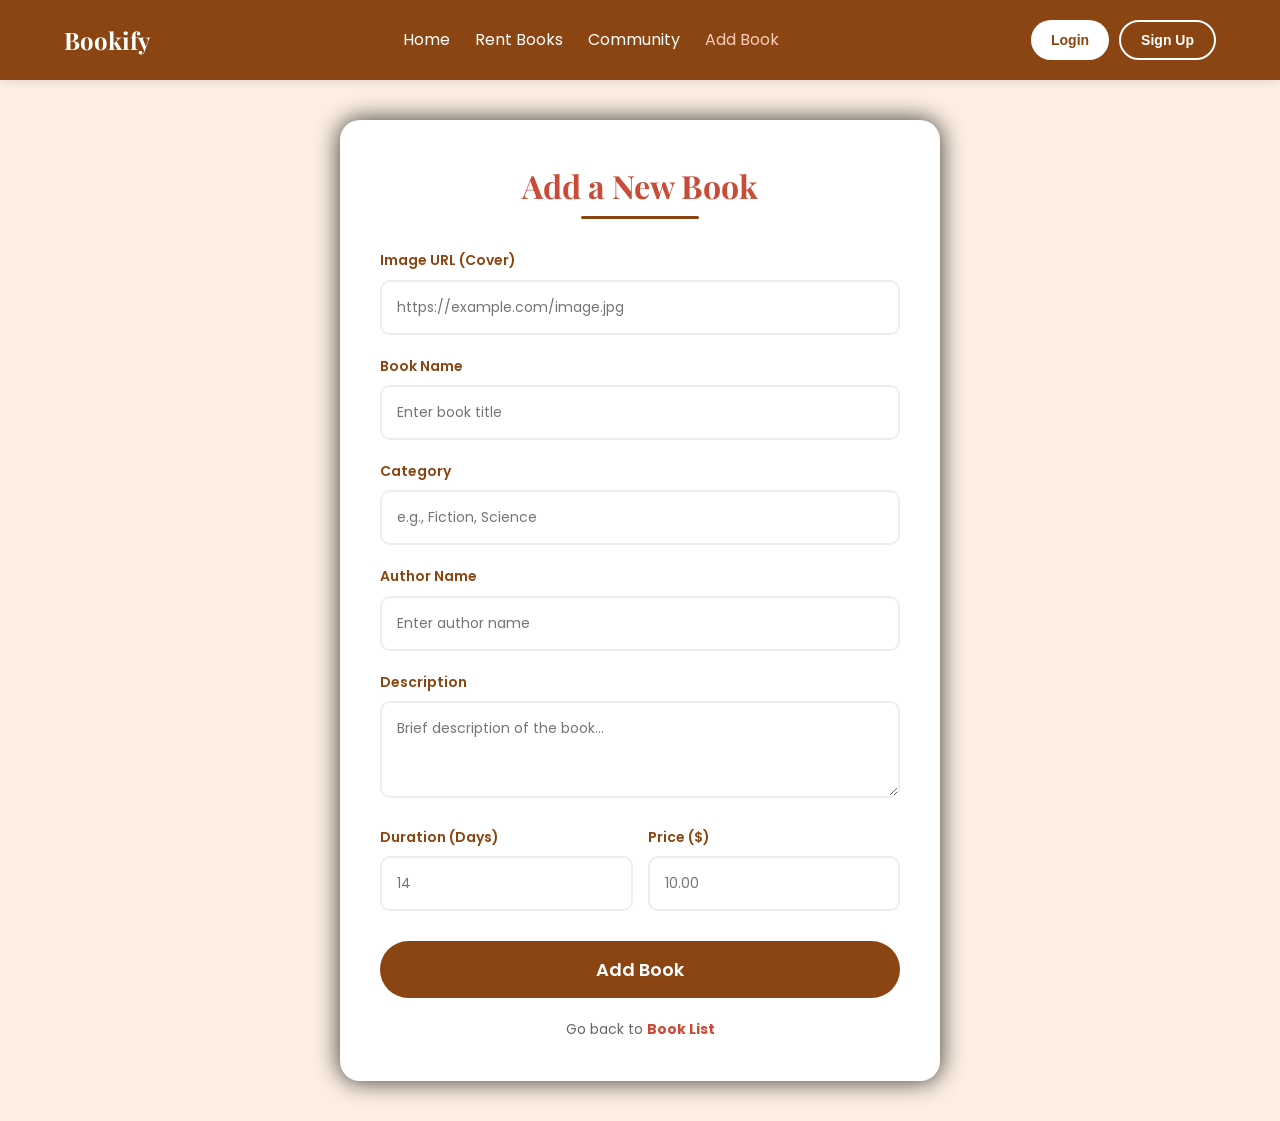
==== add.html @ 5cc84b57 "Add add.html for book addition functionality" ====
<!DOCTYPE html>
<html lang="en">
<head>
    <meta charset="UTF-8">
    <meta name="viewport" content="width=device-width, initial-scale=1.0">
    <title>Add a Book - Bookify</title>
    
    <!-- استدعاء الخطوط -->
    <link rel="preconnect" href="https://fonts.googleapis.com">
    <link rel="preconnect" href="https://fonts.gstatic.com" crossorigin>
    <link href="https://fonts.googleapis.com/css2?family=Playfair+Display:wght@700&family=Poppins:wght@300;400;600&display=swap" rel="stylesheet">

    <style>
        /* --- الألوان الأصلية --- */
        :root {
            --primary: #8B4513;       /* بني */
            --accent: #c94b38;        /* أحمر محروق */
            --bg-color: #fdefe2;      /* كريمي */
            --text: #333;
            --white: #ffffff;
        }

        /* --- عام --- */
        * {
            margin: 0;
            padding: 0;
            box-sizing: border-box;
        }

        body {
            font-family: 'Poppins', sans-serif;
            background-color: var(--bg-color);
            color: var(--text);
            line-height: 1.6;
            min-height: 100vh;
            display: flex;
            flex-direction: column;
        }

        h1, h2, h3 {
            font-family: 'Playfair Display', serif;
        }

        a {
            text-decoration: none;
            color: inherit;
        }

        ul {
            list-style: none;
        }

        /* --- تصميم الناف بار (نفسه) --- */
        .navbar {
            display: flex;
            justify-content: space-between;
            align-items: center;
            padding: 20px 5%;
            background-color: var(--primary);
            color: var(--white);
            position: sticky;
            top: 0;
            z-index: 1000;
            box-shadow: 0 2px 10px rgba(0,0,0,0.1);
        }

        .logo {
            font-size: 24px;
            font-weight: bold;
            font-family: 'Playfair Display', serif;
        }

        .nav-links {
            display: flex;
            gap: 25px;
        }

        .nav-links li a {
            color: var(--white);
            font-size: 16px;
            transition: color 0.3s;
        }

        .nav-links li a:hover {
            color: #ffccbc;
        }

        .nav-actions {
            display: flex;
            gap: 10px;
        }

        .nav-btn {
            padding: 10px 20px;
            border-radius: 20px;
            cursor: pointer;
            font-weight: bold;
            transition: all 0.3s;
            border: none;
            font-size: 14px;
        }

        .nav-btn.login {
            background-color: var(--white);
            color: var(--primary);
        }

        .nav-btn.signup {
            border: 2px solid var(--white);
            background: transparent;
            color: var(--white);
        }

        /* --- تصميم وسيط الصفحة --- */
        .main-wrapper {
            flex: 1;
            display: flex;
            justify-content: center;
            align-items: center;
            padding: 40px 20px;
        }

        .form-card {
            background-color: var(--white);
            padding: 40px;
            border-radius: 20px;
            box-shadow: #333 0px 0px 25px;
            width: 100%;
            max-width: 600px;
            text-align: center;
            animation: slideUp 0.5s ease-out;
        }

        .form-card h2 {
            font-size: 32px;
            color: var(--accent);
            margin-bottom: 30px;
            position: relative;
            display: inline-block;
        }

        .form-card h2::after {
            content: '';
            display: block;
            width: 50%;
            height: 3px;
            background-color: var(--primary);
            margin: 5px auto 0;
            border-radius: 2px;
        }

        .form-group {
            margin-bottom: 20px;
            text-align: left;
        }

        .form-group label {
            display: block;
            margin-bottom: 8px;
            color: var(--primary);
            font-weight: 600;
            font-size: 14px;
        }

        .form-group input, 
        .form-group textarea, 
        .form-group select {
            width: 100%;
            padding: 15px;
            border: 2px solid #eee;
            border-radius: 10px;
            font-family: 'Poppins', sans-serif;
            font-size: 14px;
            transition: border-color 0.3s, box-shadow 0.3s;
            outline: none;
        }

        .form-group input:focus,
        .form-group textarea:focus {
            border-color: var(--primary);
            box-shadow: 0 0 0 4px rgba(139, 69, 19, 0.1);
        }

        .submit-btn {
            width: 100%;
            padding: 15px;
            background-color: var(--primary);
            color: white;
            border: none;
            border-radius: 30px;
            font-size: 18px;
            font-weight: 600;
            cursor: pointer;
            transition: all 0.3s ease;
            margin-top: 10px;
            font-family: 'Poppins', sans-serif;
        }

        .submit-btn:hover {
            background-color: var(--accent);
            transform: translateY(-2px);
            box-shadow: 0 5px 15px rgba(201, 75, 56, 0.3);
        }

        .form-footer {
            margin-top: 20px;
            font-size: 14px;
            color: #666;
        }

        .form-footer a {
            color: var(--accent);
            font-weight: bold;
        }

        /* Animation */
        @keyframes slideUp {
            from { opacity: 0; transform: translateY(30px); }
            to { opacity: 1; transform: translateY(0); }
        }

        /* Responsive */
        @media (max-width: 768px) {
            .navbar {
                flex-direction: column;
                padding: 15px;
            }
            .nav-links {
                margin: 15px 0;
                gap: 15px;
            }
            .form-card {
                padding: 30px 20px;
            }
        }
    </style>
</head>
<body>

    <!-- Navbar (نفسه) -->
    <nav class="navbar">
        <div class="logo">Bookify</div>
        <ul class="nav-links">
            <li><a href="index.html">Home</a></li>
            <li><a href="renting.html">Rent Books</a></li>
            <li><a href="community.html">Community</a></li>
            <li><a href="#" style="color: #ffccbc;">Add Book</a></li>
        </ul>
        <div class="nav-actions">
            <button class="nav-btn login">Login</button>
            <button class="nav-btn signup">Sign Up</button>
        </div>
    </nav>

    <!-- Main Content -->
    <div class="main-wrapper">
        <div class="form-card">
            <h2>Add a New Book</h2>
            
            <!-- Form (Action and Method removed as per request to remove PHP, kept for structure) -->
            <form action="#" method="POST">
                
                <div class="form-group">
                    <label for="bookcover">Image URL (Cover)</label>
                    <input type="url" id="bookcover" name="bookcover" placeholder="https://example.com/image.jpg" required>
                </div>

                <div class="form-group">
                    <label for="bookname">Book Name</label>
                    <input type="text" id="bookname" name="bookname" placeholder="Enter book title" required>
                </div>

                <div class="form-group">
                    <label for="bookcategory">Category</label>
                    <input type="text" id="bookcategory" name="bookcategory" placeholder="e.g., Fiction, Science" required>
                </div>

                <div class="form-group">
                    <label for="bookauthor">Author Name</label>
                    <input type="text" id="bookauthor" name="bookauthor" placeholder="Enter author name" required>
                </div>

                <div class="form-group">
                    <label for="bookdescription">Description</label>
                    <textarea id="bookdescription" name="bookdescription" rows="3" placeholder="Brief description of the book..." required></textarea>
                </div>

                <div class="form-group" style="display: flex; gap: 15px;">
                    <div style="flex: 1;">
                        <label for="bookduration">Duration (Days)</label>
                        <input type="number" id="bookduration" name="bookduration" placeholder="14" required>
                    </div>
                    <div style="flex: 1;">
                        <label for="bookprice">Price ($)</label>
                        <input type="number" id="bookprice" name="bookprice" placeholder="10.00" step="0.01" required>
                    </div>
                </div>

                <button type="submit" class="submit-btn">Add Book</button>
                
                <div class="form-footer">
                    <p>Go back to <a href="renting.html">Book List</a></p>
                </div>
            </form>
        </div>
    </div>

</body>
</html>
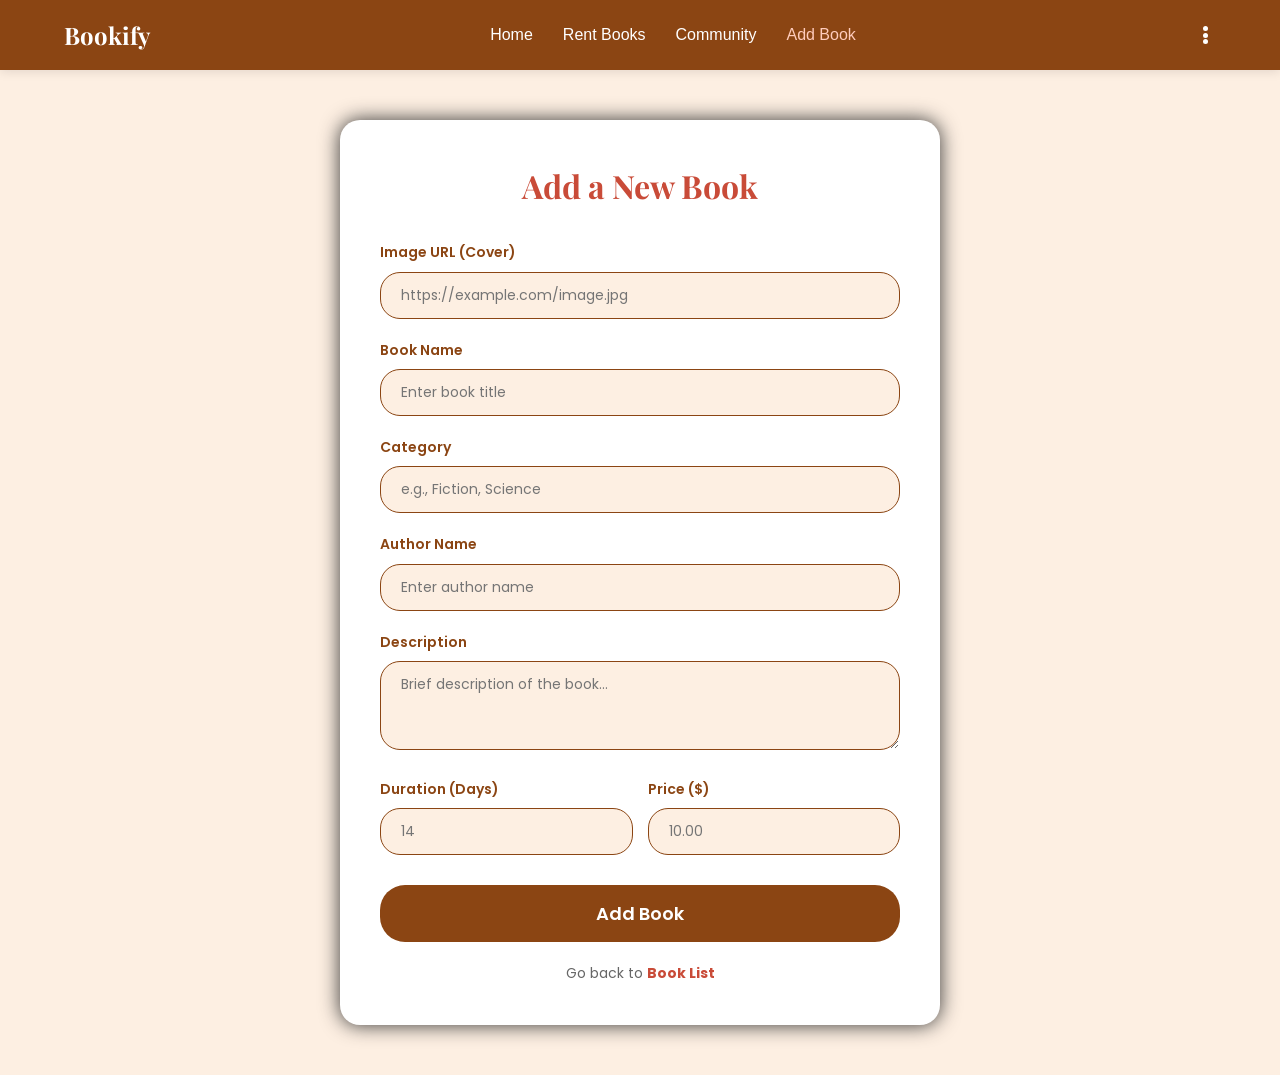
==== commit a34d4088: "Update add.html" ====
--- a/add.html
+++ b/add.html
@@ -5,7 +5,7 @@
     <meta name="viewport" content="width=device-width, initial-scale=1.0">
     <title>Add a Book - Bookify</title>
     
-    <!-- استدعاء الخطوط -->
+    <!-- استدعاء خطوط جوجل -->
     <link rel="preconnect" href="https://fonts.googleapis.com">
     <link rel="preconnect" href="https://fonts.gstatic.com" crossorigin>
     <link href="https://fonts.googleapis.com/css2?family=Playfair+Display:wght@700&family=Poppins:wght@300;400;600&display=swap" rel="stylesheet">
@@ -20,11 +20,15 @@
             --white: #ffffff;
         }
 
-        /* --- عام --- */
+        /* --- إعدادات عامة --- */
         * {
             margin: 0;
             padding: 0;
             box-sizing: border-box;
+        }
+
+        html {
+            scroll-behavior: smooth;
         }
 
         body {
@@ -32,6 +36,7 @@
             background-color: var(--bg-color);
             color: var(--text);
             line-height: 1.6;
+            overflow-x: hidden;
             min-height: 100vh;
             display: flex;
             flex-direction: column;
@@ -50,85 +55,151 @@
             list-style: none;
         }
 
-        /* --- تصميم الناف بار (نفسه) --- */
+        /* --- تنسيق الأزرار (نفس الديزاين الجديد) --- */
+        .btn {
+            display: inline-block;
+            padding: 15px 30px;
+            border-radius: 25px;
+            font-size: 18px;
+            font-weight: 600;
+            cursor: pointer;
+            transition: all 0.3s ease;
+            border: none;
+            font-family: 'Poppins', sans-serif;
+        }
+
+        .btn-primary {
+            background-color: var(--primary);
+            color: var(--white);
+        }
+
+        .btn-primary:hover {
+            background-color: #6d360e;
+            transform: translateY(-3px);
+        }
+
+        /* --- تصميم الناف بار (مطابق للديزاين المرسل) --- */
         .navbar {
             display: flex;
             justify-content: space-between;
             align-items: center;
-            padding: 20px 5%;
+            padding: 15px 5%;
             background-color: var(--primary);
             color: var(--white);
             position: sticky;
             top: 0;
             z-index: 1000;
             box-shadow: 0 2px 10px rgba(0,0,0,0.1);
+            height: 70px;
         }
 
         .logo {
             font-size: 24px;
             font-weight: bold;
             font-family: 'Playfair Display', serif;
+            z-index: 1001;
+            cursor: pointer;
         }
 
         .nav-links {
             display: flex;
-            gap: 25px;
+            gap: 30px;
+            align-items: center;
         }
 
         .nav-links li a {
             color: var(--white);
             font-size: 16px;
             transition: color 0.3s;
+            font-weight: 500;
+            position: relative;
         }
 
         .nav-links li a:hover {
             color: #ffccbc;
         }
 
+        /* تأثير الخط تحت الرابط */
+        .nav-links li a::after {
+            content: '';
+            position: absolute;
+            width: 0;
+            height: 2px;
+            bottom: -5px;
+            left: 0;
+            background-color: var(--accent);
+            transition: width 0.3s;
+        }
+        .nav-links li a:hover::after {
+            width: 100%;
+        }
+
+        /* حاوية الأيقونات في الجهة اليمنى */
         .nav-actions {
             display: flex;
-            gap: 10px;
-        }
-
-        .nav-btn {
-            padding: 10px 20px;
-            border-radius: 20px;
+            align-items: center;
+            gap: 20px;
+            z-index: 1002;
+        }
+
+        /* --- زر النقاط الثلاث (Settings) --- */
+        .settings-icon {
+            display: flex;
+            flex-direction: column;
+            justify-content: space-between;
+            height: 18px;
+            width: 20px;
             cursor: pointer;
-            font-weight: bold;
-            transition: all 0.3s;
-            border: none;
-            font-size: 14px;
-        }
-
-        .nav-btn.login {
+            transition: opacity 0.3s;
+        }
+
+        .settings-icon:hover {
+            opacity: 0.8;
+        }
+
+        .settings-icon .dot {
+            width: 5px;
+            height: 5px;
             background-color: var(--white);
-            color: var(--primary);
-        }
-
-        .nav-btn.signup {
-            border: 2px solid var(--white);
-            background: transparent;
-            color: var(--white);
-        }
-
-        /* --- تصميم وسيط الصفحة --- */
+            border-radius: 50%;
+            display: block;
+            margin: 0 auto;
+        }
+
+        /* --- زر الهامبرغر (للموبايل) --- */
+        .hamburger {
+            display: none;
+            cursor: pointer;
+            z-index: 1002;
+        }
+
+        .bar {
+            display: block;
+            width: 25px;
+            height: 3px;
+            margin: 5px auto;
+            background-color: var(--white);
+            transition: all 0.3s ease-in-out;
+            border-radius: 2px;
+        }
+
+        /* --- تنسيق محتوى الصفحة (الفرم) --- */
         .main-wrapper {
             flex: 1;
             display: flex;
             justify-content: center;
             align-items: center;
-            padding: 40px 20px;
+            padding: 50px 20px;
         }
 
         .form-card {
             background-color: var(--white);
+            width: 100%;
+            max-width: 600px;
             padding: 40px;
             border-radius: 20px;
-            box-shadow: #333 0px 0px 25px;
-            width: 100%;
-            max-width: 600px;
+            box-shadow: #333 0px 0px 20px;
             text-align: center;
-            animation: slideUp 0.5s ease-out;
         }
 
         .form-card h2 {
@@ -136,17 +207,6 @@
             color: var(--accent);
             margin-bottom: 30px;
             position: relative;
-            display: inline-block;
-        }
-
-        .form-card h2::after {
-            content: '';
-            display: block;
-            width: 50%;
-            height: 3px;
-            background-color: var(--primary);
-            margin: 5px auto 0;
-            border-radius: 2px;
         }
 
         .form-group {
@@ -162,44 +222,29 @@
             font-size: 14px;
         }
 
+        /* تنسيق الحقول ليكون متناسقاً مع الديزاين */
         .form-group input, 
-        .form-group textarea, 
-        .form-group select {
+        .form-group textarea {
             width: 100%;
-            padding: 15px;
-            border: 2px solid #eee;
-            border-radius: 10px;
+            padding: 12px 20px;
+            border: 1px solid var(--primary);
+            border-radius: 20px;
             font-family: 'Poppins', sans-serif;
             font-size: 14px;
-            transition: border-color 0.3s, box-shadow 0.3s;
+            background-color: var(--bg-color);
             outline: none;
+            transition: all 0.3s;
         }
 
         .form-group input:focus,
         .form-group textarea:focus {
-            border-color: var(--primary);
-            box-shadow: 0 0 0 4px rgba(139, 69, 19, 0.1);
+            border: 2px solid var(--accent);
+            background-color: var(--white);
         }
 
         .submit-btn {
             width: 100%;
-            padding: 15px;
-            background-color: var(--primary);
-            color: white;
-            border: none;
-            border-radius: 30px;
-            font-size: 18px;
-            font-weight: 600;
-            cursor: pointer;
-            transition: all 0.3s ease;
             margin-top: 10px;
-            font-family: 'Poppins', sans-serif;
-        }
-
-        .submit-btn:hover {
-            background-color: var(--accent);
-            transform: translateY(-2px);
-            box-shadow: 0 5px 15px rgba(201, 75, 56, 0.3);
         }
 
         .form-footer {
@@ -213,22 +258,27 @@
             font-weight: bold;
         }
 
-        /* Animation */
-        @keyframes slideUp {
-            from { opacity: 0; transform: translateY(30px); }
-            to { opacity: 1; transform: translateY(0); }
-        }
-
-        /* Responsive */
+        /* --- Responsive (مطابق للكود المرسل) --- */
         @media (max-width: 768px) {
-            .navbar {
-                flex-direction: column;
-                padding: 15px;
+            .hamburger { display: block; }
+            
+            .nav-links {
+                position: fixed; left: -100%; top: 0;
+                flex-direction: column; background-color: var(--primary);
+                width: 100%; height: 100vh; text-align: center;
+                transition: 0.4s; padding-top: 100px; gap: 25px;
             }
-            .nav-links {
-                margin: 15px 0;
-                gap: 15px;
+            .nav-links.active { left: 0; }
+            
+            .nav-actions {
+                display: flex; 
             }
+            
+            /* تأثير تحويل الهمبرغر إلى X */
+            .hamburger.active .bar:nth-child(2) { opacity: 0; }
+            .hamburger.active .bar:nth-child(1) { transform: translateY(8px) rotate(45deg); }
+            .hamburger.active .bar:nth-child(3) { transform: translateY(-8px) rotate(-45deg); }
+            
             .form-card {
                 padding: 30px 20px;
             }
@@ -237,18 +287,31 @@
 </head>
 <body>
 
-    <!-- Navbar (نفسه) -->
+    <!-- Navbar (مطابق للديزاين) -->
     <nav class="navbar">
         <div class="logo">Bookify</div>
-        <ul class="nav-links">
+        
+        <ul class="nav-links" id="navLinks">
             <li><a href="index.html">Home</a></li>
             <li><a href="renting.html">Rent Books</a></li>
             <li><a href="community.html">Community</a></li>
             <li><a href="#" style="color: #ffccbc;">Add Book</a></li>
         </ul>
+
         <div class="nav-actions">
-            <button class="nav-btn login">Login</button>
-            <button class="nav-btn signup">Sign Up</button>
+            <!-- زر النقاط الثلاث (Settings) -->
+            <a href="settings.html" class="settings-icon" title="Settings">
+                <span class="dot"></span>
+                <span class="dot"></span>
+                <span class="dot"></span>
+            </a>
+
+            <!-- زر الهامبرغر للموبايل -->
+            <div class="hamburger" id="hamburger">
+                <span class="bar"></span>
+                <span class="bar"></span>
+                <span class="bar"></span>
+            </div>
         </div>
     </nav>
 
@@ -257,7 +320,6 @@
         <div class="form-card">
             <h2>Add a New Book</h2>
             
-            <!-- Form (Action and Method removed as per request to remove PHP, kept for structure) -->
             <form action="#" method="POST">
                 
                 <div class="form-group">
@@ -296,7 +358,7 @@
                     </div>
                 </div>
 
-                <button type="submit" class="submit-btn">Add Book</button>
+                <button type="submit" class="btn btn-primary submit-btn">Add Book</button>
                 
                 <div class="form-footer">
                     <p>Go back to <a href="renting.html">Book List</a></p>
@@ -305,5 +367,24 @@
         </div>
     </div>
 
+    <!-- JavaScript لتشغيل القائمة -->
+    <script>
+        const hamburger = document.getElementById("hamburger");
+        const navLinks = document.getElementById("navLinks");
+
+        hamburger.addEventListener("click", () => {
+            hamburger.classList.toggle("active");
+            navLinks.classList.toggle("active");
+        });
+
+        // إغلاق القائمة عند الضغط على أي رابط
+        document.querySelectorAll(".nav-links a").forEach(link => {
+            link.addEventListener("click", () => {
+                hamburger.classList.remove("active");
+                navLinks.classList.remove("active");
+            });
+        });
+    </script>
+
 </body>
-</html>
+</html>
